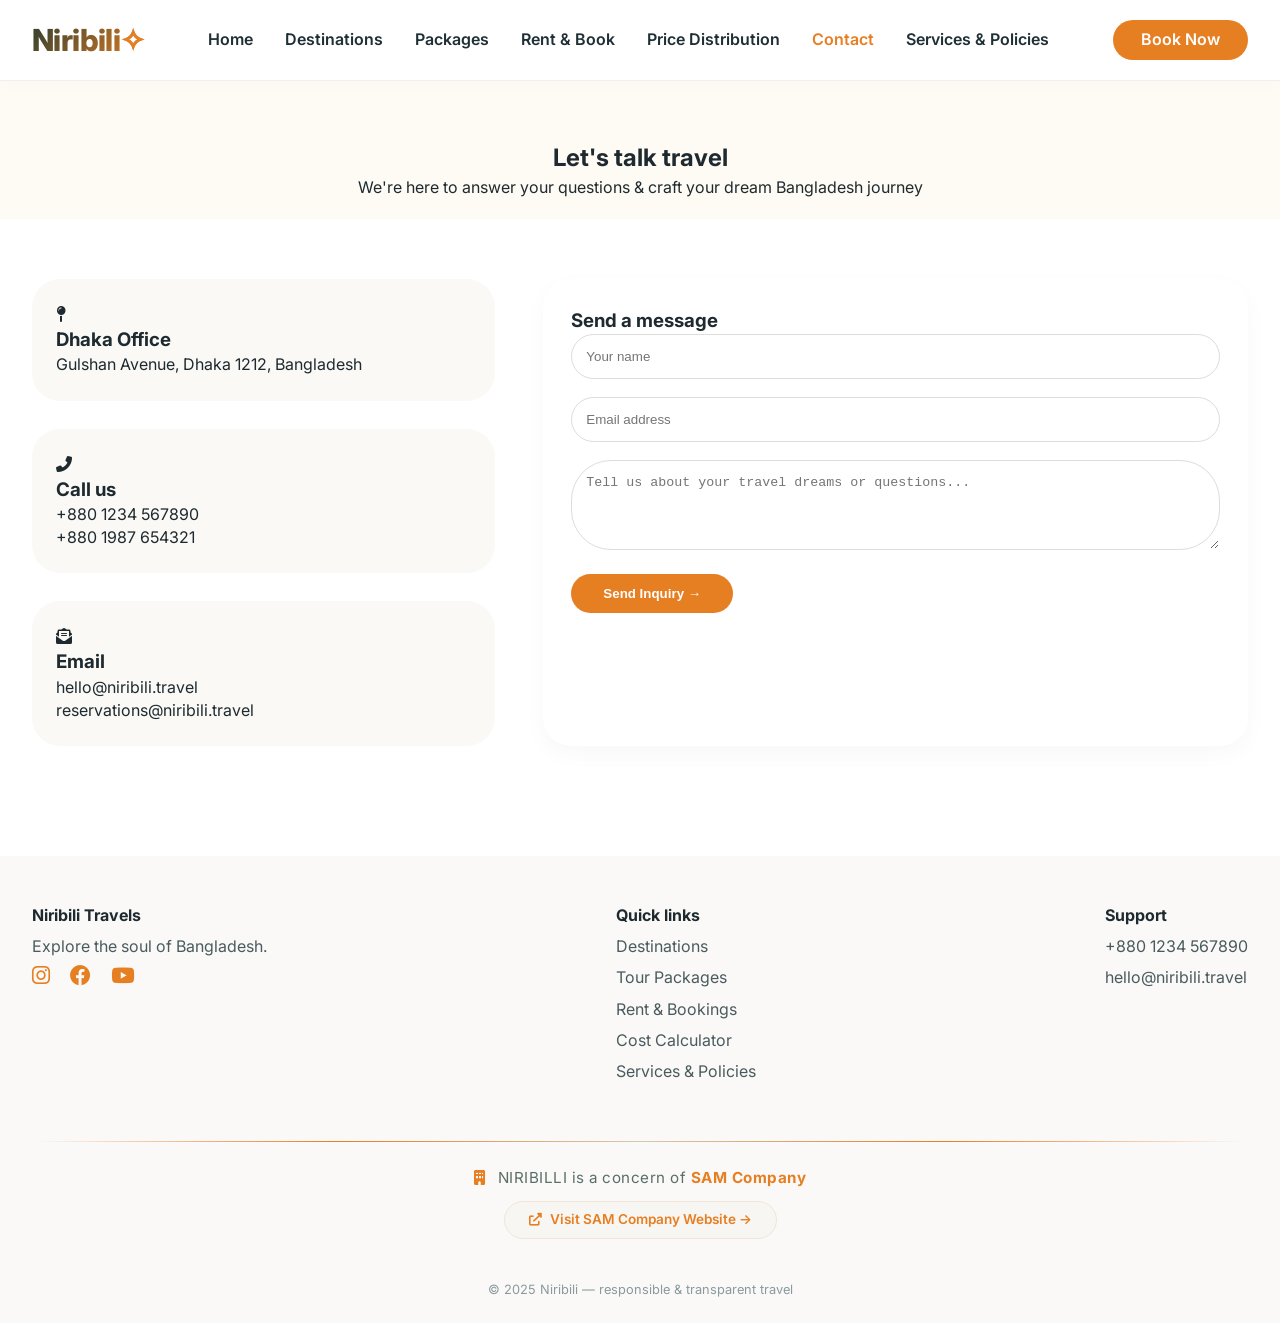
==== contact.html @ b25a1637 "grer" ====
<!-- contact.html -->
<!DOCTYPE html>
<html lang="en">
<head>
  <meta charset="UTF-8">
  <meta name="viewport" content="width=device-width, initial-scale=1.0">
  <title>Niribili | Contact Us - Bangladesh Travel Experts</title>
  <link rel="stylesheet" href="style.css">
  <link href="https://fonts.googleapis.com/css2?family=Inter:opsz,wght@300;400;500;600;700;800&display=swap" rel="stylesheet">
  <link rel="stylesheet" href="https://cdnjs.cloudflare.com/ajax/libs/font-awesome/6.0.0-beta3/css/all.min.css">
</head>
<body>
  <nav class="navbar">
    <div class="nav-container">
      <div class="logo">Niribili<span>✧</span></div>
      <ul class="nav-links">
        <li><a href="index.html">Home</a></li>
        <li><a href="destinations.html">Destinations</a></li>
        <li><a href="packages.html">Packages</a></li>
        <li><a href="rent.html">Rent & Book</a></li>
        <li><a href="cost.html">Price Distribution</a></li>
        <li><a href="contact.html" class="active">Contact</a></li>
        <li><a href="policies.html">Services & Policies</a></li>
      </ul>
      <div class="nav-actions"><a href="rent.html" class="btn-book">Book Now</a></div>
    </div>
  </nav>

  <section class="page-header">
    <h1>Let's talk travel</h1>
    <p>We're here to answer your questions & craft your dream Bangladesh journey</p>
  </section>

  <section class="contact-grid container">
    <div class="contact-details">
      <div class="contact-card"><i class="fas fa-map-pin"></i><h3>Dhaka Office</h3><p>Gulshan Avenue, Dhaka 1212, Bangladesh</p></div>
      <div class="contact-card"><i class="fas fa-phone-alt"></i><h3>Call us</h3><p>+880 1234 567890<br>+880 1987 654321</p></div>
      <div class="contact-card"><i class="fas fa-envelope-open-text"></i><h3>Email</h3><p>hello@niribili.travel<br>reservations@niribili.travel</p></div>
    </div>
    <div class="contact-form-container">
      <h3>Send a message</h3>
      <form id="contactFormSimple">
        <input type="text" id="contactName" placeholder="Your name" required>
        <input type="email" id="contactEmail" placeholder="Email address" required>
        <textarea id="contactMsg" rows="4" placeholder="Tell us about your travel dreams or questions..."></textarea>
        <button type="submit" class="btn-primary">Send Inquiry →</button>
      </form>
      <div id="contactFeedback"></div>
    </div>
  </section>

  <footer>
  <div class="footer-container">
    <div class="footer-col">
      <h4>Niribili Travels</h4>
      <p>Explore the soul of Bangladesh.</p>
      <div class="socials">
        <i class="fab fa-instagram"></i>
        <i class="fab fa-facebook"></i>
        <i class="fab fa-youtube"></i>
      </div>
    </div>
    <div class="footer-col">
      <h4>Quick links</h4>
      <a href="destinations.html">Destinations</a>
      <a href="packages.html">Tour Packages</a>
      <a href="rent.html">Rent & Bookings</a>
      <a href="cost.html">Cost Calculator</a>
      <a href="policies.html">Services & Policies</a>
    </div>
    <div class="footer-col">
      <h4>Support</h4>
      <p>+880 1234 567890</p>
      <p>hello@niribili.travel</p>
    </div>
  </div>

  <!-- COMPANY CONCERN INFORMATION -->
  <div class="company-concern">
    <div class="concern-divider"></div>
    <div class="concern-content">
      <p class="concern-text"><i class="fas fa-building"></i> NIRIBILLI is a concern of <strong>SAM Company</strong></p>
      <a href="https://www.samcompany.com" target="_blank" class="concern-link" rel="noopener noreferrer">
        <i class="fas fa-external-link-alt"></i> Visit SAM Company Website →
      </a>
    </div>
  </div>

  <div class="footer-bottom">© 2025 Niribili — responsible & transparent travel</div>
</footer>
  <script src="script.js"></script>
</body>
</html>
---- style.css ----
/* style.css - Complete styling with search result image support */
* {
  margin: 0;
  padding: 0;
  box-sizing: border-box;
}

body {
  font-family: 'Inter', sans-serif;
  background: #ffffff;
  color: #1e2a2f;
  line-height: 1.45;
}

.container {
  max-width: 1280px;
  margin: 0 auto;
  padding: 0 32px;
}

/* ===== NAVIGATION ===== */
.navbar {
  background: white;
  box-shadow: 0 2px 20px rgba(0,0,0,0.02);
  position: sticky;
  top: 0;
  z-index: 100;
  border-bottom: 1px solid #efefef;
}

.nav-container {
  max-width: 1280px;
  margin: 0 auto;
  padding: 18px 32px;
  display: flex;
  justify-content: space-between;
  align-items: center;
  flex-wrap: wrap;
  gap: 20px;
}

.logo {
  font-size: 1.9rem;
  font-weight: 800;
  letter-spacing: -0.02em;
  background: linear-gradient(130deg, #2c3e2f, #e67e22);
  -webkit-background-clip: text;
  background-clip: text;
  color: transparent;
}
.logo span {
  color: #e67e22;
  background: none;
}

.nav-links {
  display: flex;
  gap: 32px;
  list-style: none;
}
.nav-links a {
  text-decoration: none;
  font-weight: 600;
  color: #1e2f35;
  transition: 0.2s;
}
.nav-links a:hover, .nav-links a.active {
  color: #e67e22;
}
.btn-book {
  background: #e67e22;
  color: white !important;
  padding: 8px 28px;
  border-radius: 40px;
  font-weight: 600;
  transition: 0.2s;
  text-decoration: none;
  display: inline-block;
}
.btn-book:hover {
  background: #cf711f;
  transform: translateY(-2px);
}

/* Hero Section */
.hero {
  background: linear-gradient(rgba(0,0,0,0.3), rgba(0,0,0,0.2)), url('https://images.pexels.com/photos/13188873/pexels-photo-13188873.jpeg?auto=compress&cs=tinysrgb&w=1600&h=700&fit=crop');
  background-size: cover;
  background-position: center 30%;
  min-height: 85vh;
  display: flex;
  align-items: center;
  position: relative;
  color: white;
}
.hero-overlay {
  position: absolute;
  inset: 0;
  background: rgba(0,0,0,0.35);
}
.hero-content {
  position: relative;
  max-width: 650px;
  margin-left: 8%;
  z-index: 2;
}
.hero-badge {
  background: rgba(230,126,34,0.9);
  display: inline-block;
  padding: 6px 20px;
  border-radius: 40px;
  font-weight: 600;
  font-size: 0.85rem;
  margin-bottom: 20px;
}
.hero-content h1 {
  font-size: 3.6rem;
  font-weight: 800;
  line-height: 1.2;
  margin-bottom: 20px;
}
.hero-content p {
  font-size: 1.1rem;
  margin-bottom: 32px;
  opacity: 0.95;
}
.btn-primary {
  background: #e67e22;
  border: none;
  padding: 12px 32px;
  border-radius: 40px;
  font-weight: 700;
  color: white;
  cursor: pointer;
  text-decoration: none;
  display: inline-block;
  transition: 0.2s;
}
.btn-primary:hover {
  background: #c45f16;
  transform: translateY(-3px);
}
.btn-outline {
  background: transparent;
  border: 2px solid white;
  padding: 10px 30px;
  border-radius: 40px;
  font-weight: 700;
  color: white;
  text-decoration: none;
  margin-left: 16px;
  transition: 0.2s;
}
.btn-outline:hover {
  background: white;
  color: #e67e22;
}
.hero-buttons {
  display: flex;
  gap: 12px;
  flex-wrap: wrap;
}

/* Search Section */
.search-section {
  padding: 60px 32px 40px;
  text-align: center;
}
.search-section h2 {
  font-size: 1.8rem;
  margin-bottom: 30px;
  color: #1e3b2c;
}
.search-wrapper {
  position: relative;
  max-width: 600px;
  margin: 0 auto;
}
.search-icon {
  position: absolute;
  left: 20px;
  top: 50%;
  transform: translateY(-50%);
  color: #aaa;
}
.search-input {
  width: 100%;
  padding: 16px 55px 16px 50px;
  font-size: 1rem;
  border: 2px solid #e0ddd5;
  border-radius: 60px;
  font-family: inherit;
  transition: 0.2s;
  outline: none;
}
.search-input:focus {
  border-color: #e67e22;
  box-shadow: 0 0 0 3px rgba(230,126,34,0.1);
}
.search-btn {
  position: absolute;
  right: 8px;
  top: 50%;
  transform: translateY(-50%);
  background: #e67e22;
  border: none;
  width: 44px;
  height: 44px;
  border-radius: 44px;
  color: white;
  cursor: pointer;
  transition: 0.2s;
}
.search-btn:hover {
  background: #c45f16;
}
.search-results, .search-stats {
  max-width: 800px;
  margin: 20px auto 0;
  text-align: left;
}
.search-result-card {
  background: #faf9f8;
  padding: 16px 20px;
  border-radius: 28px;
  margin-bottom: 12px;
  display: flex;
  justify-content: space-between;
  align-items: center;
  flex-wrap: wrap;
  gap: 12px;
}
.search-result-left {
  display: flex;
  align-items: center;
  gap: 16px;
  flex: 2;
}
.search-result-img {
  width: 60px;
  height: 60px;
  border-radius: 16px;
  object-fit: cover;
}
.search-result-info h4 {
  color: #e67e22;
  margin-bottom: 4px;
}
.search-result-info p {
  font-size: 0.8rem;
  color: #666;
}
.order-now-small {
  background: #e67e22;
  color: white;
  padding: 8px 24px;
  border-radius: 30px;
  text-decoration: none;
  font-size: 0.85rem;
  font-weight: 600;
  transition: 0.2s;
}
.order-now-small:hover {
  background: #c45f16;
}

/* Features */
.features {
  padding: 70px 0;
  background: #faf9f8;
}
.section-title {
  font-size: 2.2rem;
  text-align: center;
  margin-bottom: 50px;
  color: #1e2f2c;
}
.features-grid {
  display: grid;
  grid-template-columns: repeat(auto-fit, minmax(230px, 1fr));
  gap: 30px;
  text-align: center;
}
.feature-card {
  background: white;
  padding: 32px 20px;
  border-radius: 28px;
  transition: 0.2s;
  box-shadow: 0 4px 14px rgba(0,0,0,0.02);
}
.feature-card i {
  font-size: 2.4rem;
  color: #e67e22;
  margin-bottom: 20px;
}
.feature-card h3 {
  margin-bottom: 8px;
}

/* spotlight */
.spotlight {
  padding: 70px 0;
}
.spotlight-grid {
  display: flex;
  flex-wrap: wrap;
  gap: 40px;
  align-items: center;
}
.spotlight-text {
  flex: 1;
}
.spotlight-img {
  flex: 1;
}
.spotlight-img img {
  width: 100%;
  border-radius: 32px;
  box-shadow: 0 20px 30px rgba(0,0,0,0.05);
}
.tag {
  background: #e67e2210;
  color: #e67e22;
  padding: 5px 14px;
  border-radius: 30px;
  font-weight: 600;
  font-size: 0.8rem;
}
.btn-outline.small {
  border-color: #e67e22;
  color: #e67e22;
  padding: 6px 22px;
  margin-top: 20px;
  display: inline-block;
}

/* destinations grid */
.destinations-grid {
  display: grid;
  grid-template-columns: repeat(auto-fit, minmax(280px, 1fr));
  gap: 30px;
  padding: 40px 32px;
}
.dest-card {
  background: white;
  border-radius: 28px;
  overflow: hidden;
  box-shadow: 0 12px 20px rgba(0,0,0,0.03);
  transition: 0.25s;
  cursor: pointer;
}
.dest-card:hover {
  transform: translateY(-5px);
  box-shadow: 0 20px 30px rgba(0,0,0,0.08);
}
.dest-card img {
  width: 100%;
  height: 230px;
  object-fit: cover;
}
.dest-info {
  padding: 22px;
}
.dest-info h3 {
  color: #1e3b2c;
}
.price-tag {
  display: inline-block;
  background: #e67e2210;
  color: #e67e22;
  font-weight: 700;
  margin: 12px 0;
  padding: 4px 12px;
  border-radius: 20px;
}
.btn-small {
  background: #e67e22;
  color: white;
  padding: 8px 20px;
  border-radius: 30px;
  text-decoration: none;
  font-size: 0.85rem;
  display: inline-block;
  margin-top: 10px;
  transition: 0.2s;
}
.btn-small:hover {
  background: #c45f16;
}

/* packages section */
.packages-section {
  display: flex;
  flex-wrap: wrap;
  gap: 32px;
  justify-content: center;
  padding: 40px 32px;
}
.package-card {
  background: white;
  border-radius: 32px;
  padding: 32px;
  width: 320px;
  box-shadow: 0 12px 28px rgba(0,0,0,0.05);
  border: 1px solid #f0e7de;
  position: relative;
}
.package-badge {
  background: #e67e22;
  color: white;
  padding: 4px 14px;
  border-radius: 30px;
  font-size: 0.7rem;
  font-weight: 700;
  display: inline-block;
  margin-bottom: 16px;
}
.package-card ul {
  margin: 20px 0;
  list-style: none;
}
.package-card li {
  margin-bottom: 12px;
  display: flex;
  align-items: center;
  gap: 10px;
}
.package-price {
  font-size: 1.8rem;
  font-weight: 800;
  color: #e67e22;
  margin: 20px 0;
}
.small-btn {
  padding: 10px 20px;
  font-size: 0.9rem;
  text-align: center;
}

/* Booking Form */
.booking-form-section {
  display: flex;
  flex-wrap: wrap;
  gap: 48px;
  padding: 50px 32px;
}
.form-wrapper {
  flex: 2;
  background: #fefcf8;
  border-radius: 32px;
  padding: 36px;
}
.input-group {
  margin-bottom: 20px;
}
.input-group label {
  display: block;
  font-weight: 600;
  margin-bottom: 8px;
}
.input-group input, .input-group select, .input-group textarea {
  width: 100%;
  padding: 14px 18px;
  border-radius: 28px;
  border: 1px solid #e2dcd2;
  font-family: inherit;
}
.form-row {
  display: flex;
  gap: 24px;
  flex-wrap: wrap;
}
.form-row .input-group {
  flex: 1;
}
.full-width {
  width: 100%;
}
.submit-btn {
  width: 100%;
  font-size: 1rem;
}
.feedback-message {
  margin-top: 20px;
  font-weight: 500;
}
.booking-info {
  flex: 1;
  display: flex;
  flex-direction: column;
  gap: 24px;
}
.info-card {
  background: #f8f6f2;
  border-radius: 28px;
  padding: 28px;
  text-align: center;
}
.info-card i {
  font-size: 2rem;
  color: #e67e22;
}

/* contact page */
.contact-grid {
  display: flex;
  flex-wrap: wrap;
  gap: 48px;
  padding: 60px 32px;
}
.contact-details {
  flex: 1;
  display: flex;
  flex-direction: column;
  gap: 28px;
}
.contact-card {
  background: #faf9f6;
  border-radius: 28px;
  padding: 24px;
}
.contact-form-container {
  flex: 1.4;
  background: white;
  border-radius: 28px;
  padding: 28px;
  box-shadow: 0 8px 22px rgba(0,0,0,0.03);
}
.contact-form-container input, .contact-form-container textarea {
  width: 100%;
  margin-bottom: 18px;
  padding: 14px;
  border-radius: 40px;
  border: 1px solid #ddd;
}
/* footer */
footer {
  background: #faf9f8;
  margin-top: 50px;
  padding: 48px 32px 24px;
}
.footer-container {
  max-width: 1280px;
  margin: auto;
  display: flex;
  flex-wrap: wrap;
  justify-content: space-between;
  gap: 40px;
}
.footer-col a, .footer-col p {
  display: block;
  color: #4a5b5e;
  text-decoration: none;
  margin: 8px 0;
}
.socials i {
  font-size: 1.3rem;
  margin-right: 16px;
  color: #e67e22;
}
.footer-bottom {
  text-align: center;
  padding-top: 32px;
  font-size: 0.8rem;
  color: #8a9a9e;
}
.page-header {
  text-align: center;
  padding: 60px 20px 20px;
  background: #fefbf5;
}
@media (max-width: 780px) {
  .nav-container { flex-direction: column; }
  .hero-content h1 { font-size: 2.2rem; }
  .hero-content { margin: 0 5%; }
  .search-result-left { flex-direction: column; align-items: flex-start; }
}
/* Company Concern Section */
.company-concern {
  margin-top: 30px;
  padding: 20px 0 10px;
}

.concern-divider {
  height: 1px;
  background: linear-gradient(90deg, transparent, #e67e22, #d4c9b0, #e67e22, transparent);
  margin-bottom: 25px;
}

.concern-content {
  text-align: center;
  display: flex;
  flex-direction: column;
  align-items: center;
  gap: 12px;
}

.concern-text {
  font-size: 0.95rem;
  color: #5a6e6b;
  letter-spacing: 0.5px;
}

.concern-text i {
  color: #e67e22;
  margin-right: 8px;
}

.concern-text strong {
  color: #e67e22;
  font-weight: 700;
}

.concern-link {
  display: inline-flex;
  align-items: center;
  gap: 8px;
  background: #f8f6f2;
  padding: 8px 24px;
  border-radius: 40px;
  text-decoration: none;
  color: #e67e22;
  font-weight: 600;
  font-size: 0.85rem;
  transition: all 0.2s ease;
  border: 1px solid #f0e5d8;
}

.concern-link i {
  font-size: 0.8rem;
}

.concern-link:hover {
  background: #e67e22;
  color: white;
  border-color: #e67e22;
  transform: translateY(-2px);
}

@media (max-width: 768px) {
  .concern-text {
    font-size: 0.8rem;
  }
  .concern-link {
    padding: 6px 18px;
    font-size: 0.75rem;
  }
}
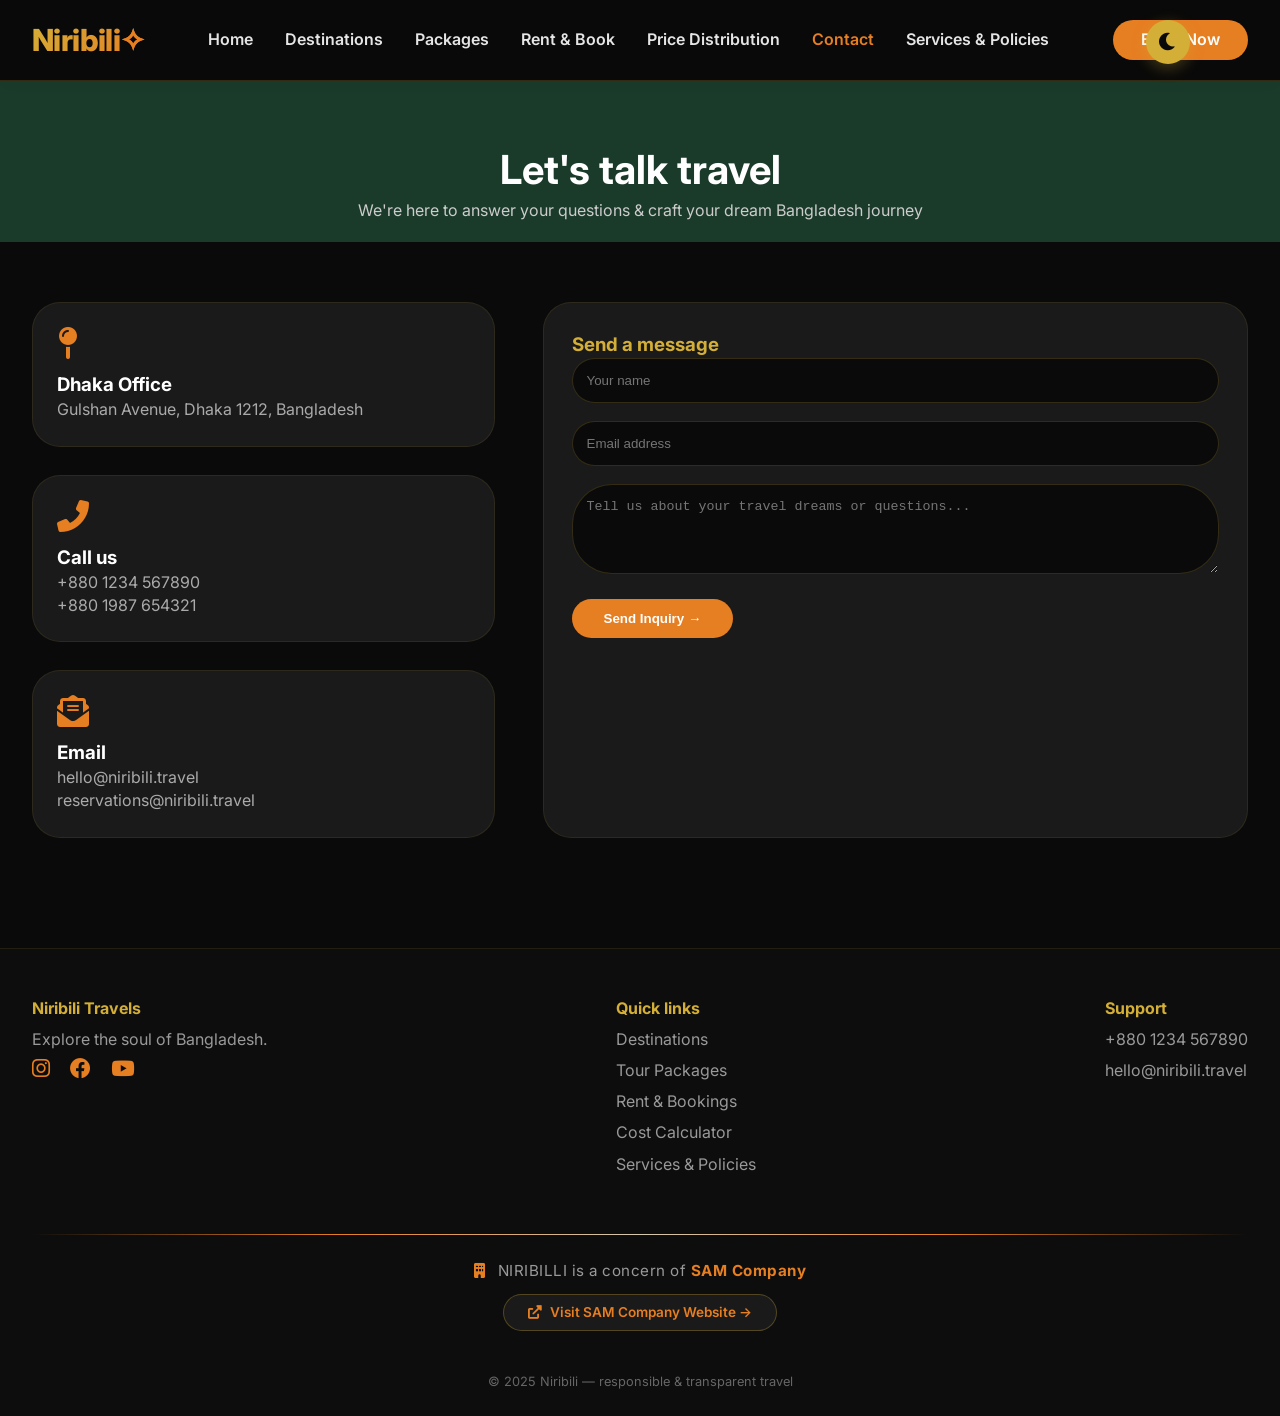
==== commit 8d5328cc: "Add theme toggle button to contact page Added a theme toggle button to the navigation." ====
--- a/contact.html
+++ b/contact.html
@@ -26,6 +26,8 @@
     </div>
   </nav>
 
+<button class="theme-toggle" id="themeToggle"><i class="fas fa-moon"></i></button>
+  
   <section class="page-header">
     <h1>Let's talk travel</h1>
     <p>We're here to answer your questions & craft your dream Bangladesh journey</p>
@@ -80,7 +82,7 @@
     <div class="concern-divider"></div>
     <div class="concern-content">
       <p class="concern-text"><i class="fas fa-building"></i> NIRIBILLI is a concern of <strong>SAM Company</strong></p>
-      <a href="https://www.samcompany.com" target="_blank" class="concern-link" rel="noopener noreferrer">
+      <a href="https://sambd.vercel.app" target="_blank" class="concern-link" rel="noopener noreferrer">
         <i class="fas fa-external-link-alt"></i> Visit SAM Company Website →
       </a>
     </div>
@@ -90,4 +92,4 @@
 </footer>
   <script src="script.js"></script>
 </body>
-</html>+</html>
--- a/style.css
+++ b/style.css
@@ -1,4 +1,4 @@
-/* style.css - Complete styling with search result image support */
+/* style.css - Complete styling */
 * {
   margin: 0;
   padding: 0;
@@ -7,8 +7,8 @@
 
 body {
   font-family: 'Inter', sans-serif;
-  background: #ffffff;
-  color: #1e2a2f;
+  background: #0a0a0a;
+  color: #e5e5e5;
   line-height: 1.45;
 }
 
@@ -20,12 +20,12 @@
 
 /* ===== NAVIGATION ===== */
 .navbar {
-  background: white;
+  background: rgba(10, 10, 10, 0.98);
   box-shadow: 0 2px 20px rgba(0,0,0,0.02);
   position: sticky;
   top: 0;
   z-index: 100;
-  border-bottom: 1px solid #efefef;
+  border-bottom: 1px solid rgba(212, 175, 55, 0.2);
 }
 
 .nav-container {
@@ -43,7 +43,7 @@
   font-size: 1.9rem;
   font-weight: 800;
   letter-spacing: -0.02em;
-  background: linear-gradient(130deg, #2c3e2f, #e67e22);
+  background: linear-gradient(130deg, #D4AF37, #e67e22);
   -webkit-background-clip: text;
   background-clip: text;
   color: transparent;
@@ -61,7 +61,7 @@
 .nav-links a {
   text-decoration: none;
   font-weight: 600;
-  color: #1e2f35;
+  color: #e5e5e5;
   transition: 0.2s;
 }
 .nav-links a:hover, .nav-links a.active {
@@ -84,7 +84,7 @@
 
 /* Hero Section */
 .hero {
-  background: linear-gradient(rgba(0,0,0,0.3), rgba(0,0,0,0.2)), url('https://images.pexels.com/photos/13188873/pexels-photo-13188873.jpeg?auto=compress&cs=tinysrgb&w=1600&h=700&fit=crop');
+  background: linear-gradient(rgba(0,0,0,0.5), rgba(0,0,0,0.4)), url('https://images.pexels.com/photos/13188873/pexels-photo-13188873.jpeg?auto=compress&cs=tinysrgb&w=1600&h=700&fit=crop');
   background-size: cover;
   background-position: center 30%;
   min-height: 85vh;
@@ -93,11 +93,13 @@
   position: relative;
   color: white;
 }
+
 .hero-overlay {
   position: absolute;
   inset: 0;
   background: rgba(0,0,0,0.35);
 }
+
 .hero-content {
   position: relative;
   max-width: 650px;
@@ -165,11 +167,12 @@
 .search-section {
   padding: 60px 32px 40px;
   text-align: center;
+  background: #0d0d0d;
 }
 .search-section h2 {
   font-size: 1.8rem;
   margin-bottom: 30px;
-  color: #1e3b2c;
+  color: #D4AF37;
 }
 .search-wrapper {
   position: relative;
@@ -187,11 +190,13 @@
   width: 100%;
   padding: 16px 55px 16px 50px;
   font-size: 1rem;
-  border: 2px solid #e0ddd5;
+  border: 2px solid rgba(212, 175, 55, 0.3);
   border-radius: 60px;
   font-family: inherit;
   transition: 0.2s;
   outline: none;
+  background: #1a1a1a;
+  color: white;
 }
 .search-input:focus {
   border-color: #e67e22;
@@ -220,7 +225,7 @@
   text-align: left;
 }
 .search-result-card {
-  background: #faf9f8;
+  background: #1a1a1a;
   padding: 16px 20px;
   border-radius: 28px;
   margin-bottom: 12px;
@@ -229,6 +234,7 @@
   align-items: center;
   flex-wrap: wrap;
   gap: 12px;
+  border: 1px solid rgba(212, 175, 55, 0.1);
 }
 .search-result-left {
   display: flex;
@@ -248,7 +254,7 @@
 }
 .search-result-info p {
   font-size: 0.8rem;
-  color: #666;
+  color: #999;
 }
 .order-now-small {
   background: #e67e22;
@@ -267,13 +273,13 @@
 /* Features */
 .features {
   padding: 70px 0;
-  background: #faf9f8;
+  background: #0d0d0d;
 }
 .section-title {
   font-size: 2.2rem;
   text-align: center;
   margin-bottom: 50px;
-  color: #1e2f2c;
+  color: #D4AF37;
 }
 .features-grid {
   display: grid;
@@ -282,11 +288,11 @@
   text-align: center;
 }
 .feature-card {
-  background: white;
+  background: #1a1a1a;
   padding: 32px 20px;
   border-radius: 28px;
   transition: 0.2s;
-  box-shadow: 0 4px 14px rgba(0,0,0,0.02);
+  border: 1px solid rgba(212, 175, 55, 0.1);
 }
 .feature-card i {
   font-size: 2.4rem;
@@ -295,11 +301,16 @@
 }
 .feature-card h3 {
   margin-bottom: 8px;
+  color: white;
+}
+.feature-card p {
+  color: #aaa;
 }
 
 /* spotlight */
 .spotlight {
   padding: 70px 0;
+  background: #0a0a0a;
 }
 .spotlight-grid {
   display: flex;
@@ -309,6 +320,12 @@
 }
 .spotlight-text {
   flex: 1;
+}
+.spotlight-text h2 {
+  color: white;
+}
+.spotlight-text p {
+  color: #aaa;
 }
 .spotlight-img {
   flex: 1;
@@ -319,7 +336,7 @@
   box-shadow: 0 20px 30px rgba(0,0,0,0.05);
 }
 .tag {
-  background: #e67e2210;
+  background: rgba(230,126,34,0.15);
   color: #e67e22;
   padding: 5px 14px;
   border-radius: 30px;
@@ -340,18 +357,21 @@
   grid-template-columns: repeat(auto-fit, minmax(280px, 1fr));
   gap: 30px;
   padding: 40px 32px;
+  background: #0a0a0a;
 }
 .dest-card {
-  background: white;
+  background: #1a1a1a;
   border-radius: 28px;
   overflow: hidden;
   box-shadow: 0 12px 20px rgba(0,0,0,0.03);
   transition: 0.25s;
   cursor: pointer;
+  border: 1px solid rgba(212, 175, 55, 0.1);
 }
 .dest-card:hover {
   transform: translateY(-5px);
   box-shadow: 0 20px 30px rgba(0,0,0,0.08);
+  border-color: #e67e22;
 }
 .dest-card img {
   width: 100%;
@@ -362,11 +382,14 @@
   padding: 22px;
 }
 .dest-info h3 {
-  color: #1e3b2c;
+  color: #D4AF37;
+}
+.dest-info p {
+  color: #aaa;
 }
 .price-tag {
   display: inline-block;
-  background: #e67e2210;
+  background: rgba(230,126,34,0.15);
   color: #e67e22;
   font-weight: 700;
   margin: 12px 0;
@@ -395,14 +418,15 @@
   gap: 32px;
   justify-content: center;
   padding: 40px 32px;
+  background: #0a0a0a;
 }
 .package-card {
-  background: white;
+  background: #1a1a1a;
   border-radius: 32px;
   padding: 32px;
   width: 320px;
   box-shadow: 0 12px 28px rgba(0,0,0,0.05);
-  border: 1px solid #f0e7de;
+  border: 1px solid rgba(212, 175, 55, 0.15);
   position: relative;
 }
 .package-badge {
@@ -424,12 +448,19 @@
   display: flex;
   align-items: center;
   gap: 10px;
+  color: #aaa;
+}
+.package-card li i {
+  color: #e67e22;
 }
 .package-price {
   font-size: 1.8rem;
   font-weight: 800;
   color: #e67e22;
   margin: 20px 0;
+}
+.package-card h3 {
+  color: white;
 }
 .small-btn {
   padding: 10px 20px;
@@ -443,12 +474,17 @@
   flex-wrap: wrap;
   gap: 48px;
   padding: 50px 32px;
+  background: #0a0a0a;
 }
 .form-wrapper {
   flex: 2;
-  background: #fefcf8;
+  background: #1a1a1a;
   border-radius: 32px;
   padding: 36px;
+  border: 1px solid rgba(212, 175, 55, 0.1);
+}
+.form-wrapper h2 {
+  color: #D4AF37;
 }
 .input-group {
   margin-bottom: 20px;
@@ -457,12 +493,15 @@
   display: block;
   font-weight: 600;
   margin-bottom: 8px;
+  color: #ccc;
 }
 .input-group input, .input-group select, .input-group textarea {
   width: 100%;
   padding: 14px 18px;
   border-radius: 28px;
-  border: 1px solid #e2dcd2;
+  border: 1px solid rgba(212, 175, 55, 0.2);
+  background: #0a0a0a;
+  color: white;
   font-family: inherit;
 }
 .form-row {
@@ -491,7 +530,8 @@
   gap: 24px;
 }
 .info-card {
-  background: #f8f6f2;
+  background: #1a1a1a;
+  border: 1px solid rgba(212, 175, 55, 0.1);
   border-radius: 28px;
   padding: 28px;
   text-align: center;
@@ -500,6 +540,12 @@
   font-size: 2rem;
   color: #e67e22;
 }
+.info-card h4 {
+  color: white;
+}
+.info-card p {
+  color: #aaa;
+}
 
 /* contact page */
 .contact-grid {
@@ -507,6 +553,7 @@
   flex-wrap: wrap;
   gap: 48px;
   padding: 60px 32px;
+  background: #0a0a0a;
 }
 .contact-details {
   flex: 1;
@@ -515,29 +562,48 @@
   gap: 28px;
 }
 .contact-card {
-  background: #faf9f6;
+  background: #1a1a1a;
+  border: 1px solid rgba(212, 175, 55, 0.1);
   border-radius: 28px;
   padding: 24px;
 }
+.contact-card i {
+  color: #e67e22;
+  font-size: 2rem;
+  margin-bottom: 12px;
+}
+.contact-card h3 {
+  color: white;
+}
+.contact-card p {
+  color: #aaa;
+}
 .contact-form-container {
   flex: 1.4;
-  background: white;
+  background: #1a1a1a;
+  border: 1px solid rgba(212, 175, 55, 0.1);
   border-radius: 28px;
   padding: 28px;
-  box-shadow: 0 8px 22px rgba(0,0,0,0.03);
+}
+.contact-form-container h3 {
+  color: #D4AF37;
 }
 .contact-form-container input, .contact-form-container textarea {
   width: 100%;
   margin-bottom: 18px;
   padding: 14px;
   border-radius: 40px;
-  border: 1px solid #ddd;
-}
+  border: 1px solid rgba(212, 175, 55, 0.2);
+  background: #0a0a0a;
+  color: white;
+}
+
 /* footer */
 footer {
-  background: #faf9f8;
+  background: #0d0d0d;
   margin-top: 50px;
   padding: 48px 32px 24px;
+  border-top: 1px solid rgba(212, 175, 55, 0.1);
 }
 .footer-container {
   max-width: 1280px;
@@ -547,9 +613,12 @@
   justify-content: space-between;
   gap: 40px;
 }
+.footer-col h4 {
+  color: #D4AF37;
+}
 .footer-col a, .footer-col p {
   display: block;
-  color: #4a5b5e;
+  color: #999;
   text-decoration: none;
   margin: 8px 0;
 }
@@ -562,87 +631,730 @@
   text-align: center;
   padding-top: 32px;
   font-size: 0.8rem;
-  color: #8a9a9e;
+  color: #666;
 }
 .page-header {
   text-align: center;
   padding: 60px 20px 20px;
-  background: #fefbf5;
-}
+  background: #1a3a2a;
+}
+.page-header h1 {
+  color: white;
+  font-size: 2.5rem;
+}
+.page-header p {
+  color: #ccc;
+}
+
+/* Company Concern */
+.company-concern {
+  margin-top: 30px;
+  padding: 20px 0 10px;
+}
+.concern-divider {
+  height: 1px;
+  background: linear-gradient(90deg, transparent, #e67e22, #d4c9b0, #e67e22, transparent);
+  margin-bottom: 25px;
+}
+.concern-content {
+  text-align: center;
+  display: flex;
+  flex-direction: column;
+  align-items: center;
+  gap: 12px;
+}
+.concern-text {
+  font-size: 0.95rem;
+  color: #999;
+  letter-spacing: 0.5px;
+}
+.concern-text i {
+  color: #e67e22;
+  margin-right: 8px;
+}
+.concern-text strong {
+  color: #e67e22;
+  font-weight: 700;
+}
+.concern-link {
+  display: inline-flex;
+  align-items: center;
+  gap: 8px;
+  background: #1a1a1a;
+  padding: 8px 24px;
+  border-radius: 40px;
+  text-decoration: none;
+  color: #e67e22;
+  font-weight: 600;
+  font-size: 0.85rem;
+  transition: all 0.2s ease;
+  border: 1px solid rgba(212, 175, 55, 0.3);
+}
+.concern-link:hover {
+  background: #e67e22;
+  color: white;
+  border-color: #e67e22;
+  transform: translateY(-2px);
+}
+
+/* ===== 50X BETTER FEATURES ===== */
+.calc-section, .weather-section, .itinerary-section, .packing-section, .emergency-section, .currency-section, .blog-section {
+  padding: 60px 0;
+  background: #0d0d0d;
+}
+
+.calc-grid {
+  display: grid;
+  grid-template-columns: 1fr 1fr;
+  gap: 40px;
+  background: #1a1a1a;
+  padding: 30px;
+  border-radius: 24px;
+  border: 1px solid rgba(212, 175, 55, 0.1);
+  max-width: 900px;
+  margin: 0 auto;
+}
+.calc-inputs h3, .calc-results h3 {
+  color: #D4AF37;
+  margin-bottom: 20px;
+}
+.calc-row {
+  margin-bottom: 15px;
+}
+.calc-row label {
+  color: #aaa;
+  display: block;
+  margin-bottom: 5px;
+  font-size: 13px;
+}
+.calc-row input, .calc-row select {
+  width: 100%;
+  padding: 12px 16px;
+  background: #0a0a0a;
+  border: 1px solid rgba(212, 175, 55, 0.2);
+  border-radius: 30px;
+  color: white;
+  font-family: inherit;
+}
+.calc-results {
+  background: #0a0a0a;
+  padding: 20px;
+  border-radius: 16px;
+  border-left: 4px solid #D4AF37;
+}
+.result-item {
+  display: flex;
+  justify-content: space-between;
+  padding: 10px 0;
+  border-bottom: 1px solid #2a2a2a;
+  color: #ccc;
+}
+.result-item .result-value {
+  color: #D4AF37;
+  font-weight: 700;
+  font-size: 1.2rem;
+}
+.result-note {
+  margin-top: 15px;
+  color: #666;
+  font-size: 12px;
+}
+
+.weather-grid {
+  display: grid;
+  grid-template-columns: repeat(auto-fit, minmax(200px, 1fr));
+  gap: 20px;
+  max-width: 800px;
+  margin: 0 auto;
+}
+.weather-card {
+  background: #1a1a1a;
+  border: 1px solid rgba(212, 175, 55, 0.1);
+  border-radius: 16px;
+  padding: 20px;
+  text-align: center;
+}
+.weather-card h4 {
+  color: white;
+  margin-bottom: 8px;
+}
+.weather-temp {
+  font-size: 2rem;
+  font-weight: 800;
+  color: #D4AF37;
+}
+.weather-desc {
+  color: #aaa;
+  font-size: 14px;
+}
+.weather-icon {
+  font-size: 2.5rem;
+  margin-top: 10px;
+}
+
+.itinerary-wrapper {
+  max-width: 700px;
+  margin: 0 auto;
+  background: #1a1a1a;
+  padding: 30px;
+  border-radius: 24px;
+  border: 1px solid rgba(212, 175, 55, 0.1);
+}
+.itinerary-inputs {
+  display: flex;
+  gap: 12px;
+  flex-wrap: wrap;
+  margin-bottom: 20px;
+}
+.itinerary-inputs input {
+  flex: 1;
+  padding: 12px 16px;
+  background: #0a0a0a;
+  border: 1px solid rgba(212, 175, 55, 0.2);
+  border-radius: 30px;
+  color: white;
+  min-width: 150px;
+}
+.itinerary-list {
+  min-height: 100px;
+  padding: 15px;
+  background: #0a0a0a;
+  border-radius: 12px;
+  margin-bottom: 15px;
+  color: #ccc;
+}
+.itinerary-item {
+  display: flex;
+  justify-content: space-between;
+  padding: 8px 0;
+  border-bottom: 1px solid #2a2a2a;
+  color: #ccc;
+}
+.itinerary-item .itr-remove {
+  color: #ff4757;
+  cursor: pointer;
+}
+
+.packing-grid {
+  display: grid;
+  grid-template-columns: repeat(auto-fit, minmax(220px, 1fr));
+  gap: 30px;
+  max-width: 800px;
+  margin: 0 auto;
+}
+.packing-category {
+  background: #1a1a1a;
+  padding: 20px;
+  border-radius: 16px;
+  border: 1px solid rgba(212, 175, 55, 0.1);
+}
+.packing-category h4 {
+  color: #D4AF37;
+  margin-bottom: 12px;
+}
+.packing-category label {
+  display: block;
+  color: #ccc;
+  padding: 4px 0;
+  cursor: pointer;
+}
+.packing-category label input[type="checkbox"] {
+  accent-color: #D4AF37;
+  margin-right: 8px;
+}
+
+.emergency-grid {
+  display: grid;
+  grid-template-columns: repeat(auto-fit, minmax(180px, 1fr));
+  gap: 20px;
+  max-width: 800px;
+  margin: 0 auto;
+}
+.emergency-card {
+  background: #1a1a1a;
+  border: 1px solid rgba(212, 175, 55, 0.1);
+  border-radius: 16px;
+  padding: 20px;
+  text-align: center;
+}
+.emergency-card i {
+  font-size: 2rem;
+  color: #ff4757;
+  margin-bottom: 10px;
+}
+.emergency-card h4 {
+  color: white;
+  font-size: 14px;
+}
+.emergency-card p {
+  color: #D4AF37;
+  font-size: 1.2rem;
+  font-weight: 700;
+}
+
+.currency-wrapper {
+  max-width: 600px;
+  margin: 0 auto;
+  background: #1a1a1a;
+  padding: 30px;
+  border-radius: 24px;
+  border: 1px solid rgba(212, 175, 55, 0.1);
+}
+.currency-row {
+  display: flex;
+  gap: 12px;
+  flex-wrap: wrap;
+  align-items: center;
+}
+.currency-row input {
+  width: 120px;
+  padding: 12px;
+  background: #0a0a0a;
+  border: 1px solid rgba(212, 175, 55, 0.2);
+  border-radius: 30px;
+  color: white;
+}
+.currency-row select {
+  padding: 12px;
+  background: #0a0a0a;
+  border: 1px solid rgba(212, 175, 55, 0.2);
+  border-radius: 30px;
+  color: white;
+}
+.currency-row button {
+  padding: 12px 24px;
+  background: #D4AF37;
+  border: none;
+  border-radius: 30px;
+  font-weight: 700;
+  color: #0a0a0a;
+  cursor: pointer;
+}
+.currency-result {
+  text-align: center;
+  font-size: 2rem;
+  font-weight: 800;
+  color: #D4AF37;
+  padding: 20px 0;
+}
+
+.blog-grid {
+  display: grid;
+  grid-template-columns: repeat(auto-fit, minmax(280px, 1fr));
+  gap: 25px;
+  max-width: 1000px;
+  margin: 0 auto;
+}
+.blog-card {
+  background: #1a1a1a;
+  border-radius: 16px;
+  overflow: hidden;
+  border: 1px solid rgba(212, 175, 55, 0.1);
+}
+.blog-card img {
+  width: 100%;
+  height: 180px;
+  object-fit: cover;
+}
+.blog-card .blog-content {
+  padding: 18px;
+}
+.blog-card .blog-content .blog-date {
+  color: #666;
+  font-size: 11px;
+}
+.blog-card .blog-content h4 {
+  color: white;
+  margin: 8px 0 10px;
+  font-size: 16px;
+}
+.blog-card .blog-content p {
+  color: #aaa;
+  font-size: 13px;
+  line-height: 1.5;
+}
+.blog-card .blog-content .read-more {
+  color: #D4AF37;
+  text-decoration: none;
+  font-weight: 600;
+  font-size: 13px;
+}
+
+/* Floating Elements */
+.theme-toggle {
+  position: fixed;
+  top: 20px;
+  right: 90px;
+  z-index: 9999;
+  background: #D4AF37;
+  border: none;
+  border-radius: 50%;
+  width: 44px;
+  height: 44px;
+  cursor: pointer;
+  font-size: 20px;
+  color: #0a0a0a;
+  transition: 0.3s;
+  box-shadow: 0 4px 15px rgba(212, 175, 55, 0.3);
+}
+#backToTop {
+  position: fixed;
+  bottom: 100px;
+  right: 30px;
+  width: 50px;
+  height: 50px;
+  background: #D4AF37;
+  border: none;
+  border-radius: 50%;
+  color: #0a0a0a;
+  font-size: 22px;
+  cursor: pointer;
+  z-index: 9999;
+  opacity: 0;
+  transform: scale(0);
+  transition: 0.3s;
+  box-shadow: 0 4px 15px rgba(212, 175, 55, 0.4);
+}
+#backToTop.show {
+  opacity: 1;
+  transform: scale(1);
+}
+.toast-container {
+  position: fixed;
+  top: 90px;
+  right: 20px;
+  z-index: 99999;
+  display: flex;
+  flex-direction: column;
+  gap: 10px;
+}
+.toast {
+  padding: 14px 24px;
+  border-radius: 12px;
+  color: #0a0a0a;
+  font-weight: 600;
+  font-size: 14px;
+  box-shadow: 0 4px 20px rgba(0,0,0,0.2);
+  animation: slideInRight 0.4s ease;
+  max-width: 350px;
+  background: #D4AF37;
+  border-left: 4px solid #b8942e;
+}
+.toast.success { background: #2e7d32; color: white; border-left-color: #4caf50; }
+.toast.error { background: #c62828; color: white; border-left-color: #ef5350; }
+@keyframes slideInRight {
+  from { transform: translateX(100%); opacity: 0; }
+  to { transform: translateX(0); opacity: 1; }
+}
+#scrollProgress {
+  position: fixed;
+  top: 0;
+  left: 0;
+  width: 0%;
+  height: 4px;
+  background: linear-gradient(90deg, #D4AF37, #F5E6A3, #D4AF37);
+  z-index: 10000;
+  transition: width 0.1s;
+}
+
+/* Lead Popup */
+.lead-popup {
+  position: fixed;
+  top: 0;
+  left: 0;
+  width: 100%;
+  height: 100%;
+  background: rgba(0,0,0,0.7);
+  backdrop-filter: blur(8px);
+  z-index: 999999;
+  display: none;
+  justify-content: center;
+  align-items: center;
+}
+.lead-popup.show {
+  display: flex;
+}
+.lead-popup-content {
+  background: #1a1a1a;
+  border: 2px solid #D4AF37;
+  border-radius: 24px;
+  padding: 50px 40px;
+  max-width: 450px;
+  width: 90%;
+  text-align: center;
+  position: relative;
+  animation: popIn 0.5s ease;
+}
+@keyframes popIn {
+  from { transform: scale(0.8); opacity: 0; }
+  to { transform: scale(1); opacity: 1; }
+}
+.lead-popup-content .lead-icon { font-size: 48px; margin-bottom: 15px; }
+.lead-popup-content h2 { color: #D4AF37; font-family: 'Cormorant Garamond', serif; font-size: 1.8rem; margin-bottom: 10px; }
+.lead-popup-content p { color: #ccc; font-size: 0.95rem; margin-bottom: 20px; }
+.lead-popup-content input {
+  width: 100%;
+  padding: 14px 18px;
+  margin-bottom: 12px;
+  border-radius: 40px;
+  border: 1px solid rgba(212, 175, 55, 0.3);
+  background: #0a0a0a;
+  color: white;
+  font-family: inherit;
+}
+.lead-popup-content .btn-primary {
+  width: 100%;
+  background: #D4AF37;
+  border: none;
+  padding: 14px;
+  border-radius: 40px;
+  font-weight: 700;
+  color: #0a0a0a;
+  cursor: pointer;
+  transition: 0.3s;
+}
+.lead-popup-content .btn-primary:hover { background: #c4a02e; transform: scale(1.02); }
+.lead-close {
+  position: absolute;
+  top: 15px;
+  right: 20px;
+  font-size: 28px;
+  color: #888;
+  background: none;
+  border: none;
+  cursor: pointer;
+}
+
+/* WhatsApp Float */
+.whatsapp-float {
+  position: fixed;
+  bottom: 30px;
+  left: 30px;
+  background: #25d366;
+  color: white;
+  padding: 14px 20px;
+  border-radius: 50px;
+  display: flex;
+  align-items: center;
+  gap: 10px;
+  z-index: 9999;
+  text-decoration: none;
+  font-weight: 600;
+  box-shadow: 0 4px 20px rgba(37,211,102,0.4);
+  transition: 0.3s;
+  font-size: 14px;
+}
+.whatsapp-float:hover {
+  transform: scale(1.05);
+  box-shadow: 0 6px 30px rgba(37,211,102,0.5);
+}
+@media (max-width: 500px) {
+  .whatsapp-float .whatsapp-text { display: none; }
+  .whatsapp-float { padding: 12px 16px; border-radius: 50%; }
+}
+
+/* Light Mode */
+body.light-mode {
+  background: #f5f5f5;
+  color: #1a1a1a;
+}
+body.light-mode .navbar {
+  background: rgba(255,255,255,0.98);
+  border-bottom: 1px solid #e0dcd2;
+}
+body.light-mode .nav-links a {
+  color: #1a1a1a;
+}
+body.light-mode .page-header {
+  background: #e8e3d8;
+}
+body.light-mode .page-header h1 {
+  color: #1a1a1a;
+}
+body.light-mode .feature-card,
+body.light-mode .dest-card,
+body.light-mode .package-card,
+body.light-mode .service-card,
+body.light-mode .policy-card,
+body.light-mode .contact-card,
+body.light-mode .contact-form-container,
+body.light-mode .form-wrapper,
+body.light-mode .calc-grid,
+body.light-mode .itinerary-wrapper,
+body.light-mode .currency-wrapper,
+body.light-mode .weather-card,
+body.light-mode .packing-category,
+body.light-mode .emergency-card,
+body.light-mode .blog-card {
+  background: #ffffff;
+}
+body.light-mode .feature-card p,
+body.light-mode .dest-info p,
+body.light-mode .contact-card p,
+body.light-mode .blog-card .blog-content p,
+body.light-mode .packing-category label,
+body.light-mode .itinerary-item {
+  color: #555;
+}
+body.light-mode .feature-card h3,
+body.light-mode .dest-info h3,
+body.light-mode .contact-card h3,
+body.light-mode .blog-card .blog-content h4,
+body.light-mode .packing-category h4,
+body.light-mode .emergency-card h4,
+body.light-mode .package-card h3 {
+  color: #1a1a1a;
+}
+body.light-mode .calc-row input,
+body.light-mode .calc-row select,
+body.light-mode .itinerary-inputs input,
+body.light-mode .currency-row input,
+body.light-mode .currency-row select {
+  background: #f5f5f5;
+  color: #1a1a1a;
+}
+body.light-mode .calc-results {
+  background: #f5f5f5;
+}
+body.light-mode .lead-popup-content {
+  background: #ffffff;
+}
+body.light-mode .lead-popup-content h2 {
+  color: #1a1a1a;
+}
+body.light-mode .lead-popup-content p {
+  color: #555;
+}
+body.light-mode .lead-popup-content input {
+  background: #f5f5f5;
+  color: #1a1a1a;
+}
+body.light-mode .section-title {
+  color: #1a1a1a;
+}
+body.light-mode .footer-col p,
+body.light-mode .footer-col a {
+  color: #555;
+}
+body.light-mode .search-section {
+  background: #f5f5f5;
+}
+body.light-mode .search-input {
+  background: #ffffff;
+  color: #1a1a1a;
+}
+body.light-mode .search-result-card {
+  background: #ffffff;
+}
+
 @media (max-width: 780px) {
   .nav-container { flex-direction: column; }
   .hero-content h1 { font-size: 2.2rem; }
   .hero-content { margin: 0 5%; }
   .search-result-left { flex-direction: column; align-items: flex-start; }
-}
-/* Company Concern Section */
-.company-concern {
-  margin-top: 30px;
-  padding: 20px 0 10px;
-}
-
-.concern-divider {
-  height: 1px;
-  background: linear-gradient(90deg, transparent, #e67e22, #d4c9b0, #e67e22, transparent);
-  margin-bottom: 25px;
-}
-
-.concern-content {
-  text-align: center;
-  display: flex;
-  flex-direction: column;
-  align-items: center;
-  gap: 12px;
-}
-
-.concern-text {
-  font-size: 0.95rem;
-  color: #5a6e6b;
-  letter-spacing: 0.5px;
-}
-
-.concern-text i {
-  color: #e67e22;
-  margin-right: 8px;
-}
-
-.concern-text strong {
-  color: #e67e22;
-  font-weight: 700;
-}
-
-.concern-link {
-  display: inline-flex;
-  align-items: center;
-  gap: 8px;
-  background: #f8f6f2;
-  padding: 8px 24px;
-  border-radius: 40px;
-  text-decoration: none;
-  color: #e67e22;
-  font-weight: 600;
-  font-size: 0.85rem;
-  transition: all 0.2s ease;
-  border: 1px solid #f0e5d8;
-}
-
-.concern-link i {
-  font-size: 0.8rem;
-}
-
-.concern-link:hover {
-  background: #e67e22;
-  color: white;
-  border-color: #e67e22;
-  transform: translateY(-2px);
-}
-
-@media (max-width: 768px) {
-  .concern-text {
-    font-size: 0.8rem;
-  }
-  .concern-link {
-    padding: 6px 18px;
-    font-size: 0.75rem;
-  }
-}+  .calc-grid { grid-template-columns: 1fr; }
+  .currency-row { flex-direction: column; }
+}
+
+
+
+/* Fix white text visibility */
+.cost-table td,
+.cost-table th,
+.cost-table tr,
+.cost-table .price-highlight,
+.cost-table .profit-positive {
+    color: #1a1a1a !important;
+}
+
+.cost-table .price-highlight {
+    color: #e67e22 !important;
+}
+
+
+
+/* ===== FIX: Cost Table Text Visibility ===== */
+.cost-table-wrapper {
+    background: #ffffff;
+    border-radius: 28px;
+    overflow: hidden;
+}
+
+.cost-table {
+    background: #ffffff;
+    color: #1a1a1a !important;
+}
+
+.cost-table td,
+.cost-table th {
+    color: #1a1a1a !important;
+}
+
+.cost-table .price-highlight {
+    color: #e67e22 !important;
+}
+
+.cost-table .profit-positive {
+    color: #2e7d32 !important;
+}
+
+.cost-table td strong {
+    color: #1a1a1a !important;
+}
+
+/* Fix filter bar text */
+.filter-bar {
+    background: #f5f5f5 !important;
+    color: #1a1a1a !important;
+}
+
+.filter-bar input,
+.filter-bar select {
+    color: #1a1a1a !important;
+    background: #ffffff !important;
+}
+
+.filter-bar input::placeholder {
+    color: #999 !important;
+}
+
+/* Fix summary cards */
+.summary-card {
+    background: #ffffff !important;
+    color: #1a1a1a !important;
+}
+
+.summary-card .number {
+    color: #1a1a1a !important;
+}
+
+.summary-card p {
+    color: #555 !important;
+}
+
+.summary-card small {
+    color: #888 !important;
+}
+
+/* Fix note box */
+.note-box {
+    background: #fff8e7 !important;
+    color: #1a1a1a !important;
+}
+
+.note-box strong {
+    color: #1a1a1a !important;
+}
+
+/* Fix cost header */
+.cost-header {
+    color: white !important;
+}
+
+.cost-header h1,
+.cost-header p {
+    color: white !important;
+}
+.cost-table .profit-positive {
+    color: #2e7d32 !important;
+}
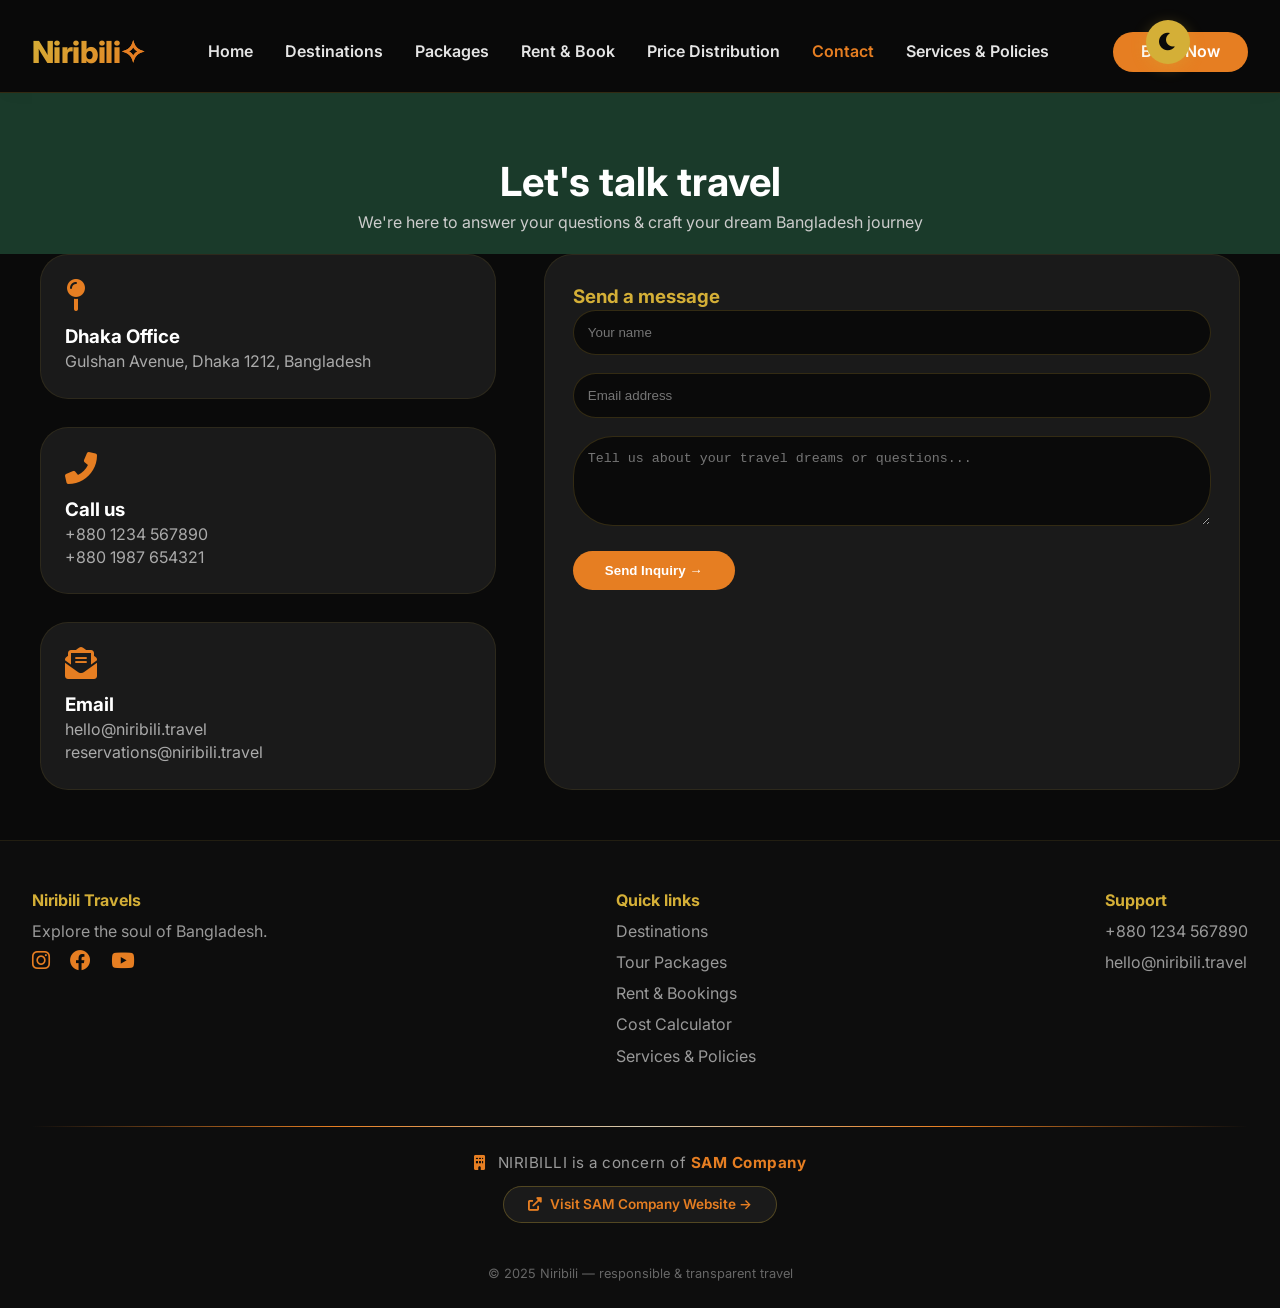
==== commit e839dc5b: "Add viewport meta tag for responsive design" ====
--- a/contact.html
+++ b/contact.html
@@ -8,6 +8,7 @@
   <link rel="stylesheet" href="style.css">
   <link href="https://fonts.googleapis.com/css2?family=Inter:opsz,wght@300;400;500;600;700;800&display=swap" rel="stylesheet">
   <link rel="stylesheet" href="https://cdnjs.cloudflare.com/ajax/libs/font-awesome/6.0.0-beta3/css/all.min.css">
+  <meta name="viewport" content="width=device-width, initial-scale=1.0, maximum-scale=5.0, user-scalable=yes">
 </head>
 <body>
   <nav class="navbar">
@@ -25,7 +26,7 @@
       <div class="nav-actions"><a href="rent.html" class="btn-book">Book Now</a></div>
     </div>
   </nav>
-
+<div class="toast-container" id="toastContainer"></div>
 <button class="theme-toggle" id="themeToggle"><i class="fas fa-moon"></i></button>
   
   <section class="page-header">
--- a/style.css
+++ b/style.css
@@ -1358,3 +1358,557 @@
 .cost-table .profit-positive {
     color: #2e7d32 !important;
 }
+
+/* ============================================
+   MOBILE RESPONSIVENESS – ALL DEVICES
+   ============================================ */
+
+/* Mobile First Approach */
+* {
+    -webkit-tap-highlight-color: transparent;
+}
+
+/* ===== EXTRA SMALL DEVICES (iPhone Mini, SE, small Android) ===== */
+@media (max-width: 380px) {
+    /* Navigation */
+    .nav-container {
+        padding: 12px 16px !important;
+        gap: 10px !important;
+    }
+    .logo {
+        font-size: 1.3rem !important;
+    }
+    .logo img.site-logo {
+        max-height: 30px !important;
+    }
+    .nav-links {
+        gap: 12px !important;
+        flex-wrap: wrap !important;
+        justify-content: center !important;
+    }
+    .nav-links a {
+        font-size: 0.7rem !important;
+    }
+    .btn-book {
+        padding: 6px 16px !important;
+        font-size: 0.7rem !important;
+    }
+    .btn-luxury {
+        padding: 6px 14px !important;
+        font-size: 0.7rem !important;
+    }
+
+    /* Hero */
+    .hero-content h1 {
+        font-size: 1.8rem !important;
+    }
+    .hero-content p {
+        font-size: 0.85rem !important;
+    }
+    .hero-content {
+        margin-left: 5% !important;
+        padding-right: 5% !important;
+    }
+    .hero-badge {
+        font-size: 0.65rem !important;
+        padding: 4px 12px !important;
+    }
+    .btn-primary {
+        padding: 8px 18px !important;
+        font-size: 0.75rem !important;
+    }
+    .btn-outline {
+        padding: 8px 18px !important;
+        font-size: 0.75rem !important;
+        margin-left: 8px !important;
+    }
+
+    /* Cards */
+    .property-grid,
+    .destinations-grid,
+    .blog-grid {
+        grid-template-columns: 1fr !important;
+        gap: 16px !important;
+    }
+    .property-card .property-img,
+    .dest-card img,
+    .blog-card img {
+        height: 160px !important;
+    }
+
+    /* Sections */
+    .container {
+        padding: 0 16px !important;
+    }
+    .section-title {
+        font-size: 1.5rem !important;
+    }
+    .features-grid,
+    .services-grid,
+    .packing-grid {
+        grid-template-columns: 1fr !important;
+        gap: 16px !important;
+    }
+
+    /* Footer */
+    .footer-container {
+        flex-direction: column !important;
+        gap: 20px !important;
+        padding: 0 16px !important;
+    }
+    .footer-col {
+        width: 100% !important;
+    }
+
+    /* Forms */
+    .form-row {
+        flex-direction: column !important;
+    }
+    .contact-form-container {
+        padding: 16px !important;
+    }
+    .contact-form-container input,
+    .contact-form-container textarea {
+        padding: 10px !important;
+        font-size: 14px !important;
+    }
+
+    /* AI Chat */
+    .ai-chat-widget {
+        width: 280px !important;
+        height: 400px !important;
+        right: 10px !important;
+        bottom: 70px !important;
+    }
+    .ai-chat-messages {
+        padding: 12px !important;
+        min-height: 200px !important;
+    }
+    .ai-message {
+        font-size: 12px !important;
+        padding: 8px 12px !important;
+    }
+    .ai-chat-input input {
+        font-size: 13px !important;
+        padding: 10px 14px !important;
+    }
+    .ai-chat-input button {
+        padding: 10px 16px !important;
+        font-size: 12px !important;
+    }
+
+    /* Floating Elements */
+    .whatsapp-float {
+        padding: 8px 12px !important;
+        font-size: 11px !important;
+        bottom: 15px !important;
+        left: 15px !important;
+    }
+    .whatsapp-float .whatsapp-text {
+        display: none !important;
+    }
+    .whatsapp-float {
+        border-radius: 50% !important;
+        width: 44px !important;
+        height: 44px !important;
+        justify-content: center !important;
+    }
+
+    .ai-chat-btn {
+        width: 44px !important;
+        height: 44px !important;
+        bottom: 15px !important;
+        right: 15px !important;
+    }
+    .ai-chat-btn i {
+        font-size: 20px !important;
+    }
+
+    #leadTrigger {
+        padding: 10px 16px !important;
+        font-size: 11px !important;
+        bottom: 15px !important;
+        right: 15px !important;
+    }
+
+    .theme-toggle {
+        width: 34px !important;
+        height: 34px !important;
+        font-size: 14px !important;
+        top: 12px !important;
+        right: 60px !important;
+    }
+
+    #backToTop {
+        width: 38px !important;
+        height: 38px !important;
+        font-size: 16px !important;
+        bottom: 70px !important;
+        right: 15px !important;
+    }
+
+    /* Package Cards */
+    .package-card {
+        width: 100% !important;
+        padding: 20px !important;
+    }
+    .package-price {
+        font-size: 1.3rem !important;
+    }
+
+    /* Tables */
+    .cost-table th,
+    .cost-table td {
+        padding: 6px 4px !important;
+        font-size: 0.6rem !important;
+    }
+    .cost-table-wrapper {
+        overflow-x: auto !important;
+    }
+    .filter-bar {
+        flex-direction: column !important;
+        align-items: stretch !important;
+        padding: 12px 16px !important;
+        border-radius: 20px !important;
+    }
+    .filter-sort {
+        flex-direction: column !important;
+    }
+    .filter-input input {
+        font-size: 13px !important;
+        padding: 10px 14px !important;
+    }
+
+    /* Calculator */
+    .calc-grid {
+        grid-template-columns: 1fr !important;
+        padding: 16px !important;
+    }
+    .calc-row input,
+    .calc-row select {
+        font-size: 13px !important;
+        padding: 10px !important;
+    }
+
+    /* Weather */
+    .weather-grid {
+        grid-template-columns: 1fr 1fr !important;
+        gap: 12px !important;
+    }
+
+    /* Currency */
+    .currency-row {
+        flex-direction: column !important;
+    }
+    .currency-row input {
+        width: 100% !important;
+    }
+    .currency-row select {
+        width: 100% !important;
+    }
+
+    /* Lead Popup */
+    .lead-popup-content {
+        padding: 30px 20px !important;
+        max-width: 95% !important;
+        margin: 10px !important;
+    }
+    .lead-popup-content h2 {
+        font-size: 1.3rem !important;
+    }
+
+    /* Hamburger Menu */
+    .hamburger {
+        display: block !important;
+    }
+    .nav-links {
+        display: none !important;
+        flex-direction: column !important;
+        width: 100% !important;
+        padding: 15px 0 !important;
+        gap: 12px !important;
+        background: inherit !important;
+    }
+    .nav-links.open {
+        display: flex !important;
+    }
+    .nav-container {
+        flex-wrap: wrap !important;
+    }
+}
+
+/* ===== SMALL PHONES (iPhone SE, Galaxy S8) ===== */
+@media (min-width: 381px) and (max-width: 480px) {
+    .nav-container {
+        padding: 14px 18px !important;
+        gap: 12px !important;
+    }
+    .logo {
+        font-size: 1.5rem !important;
+    }
+    .nav-links {
+        gap: 14px !important;
+    }
+    .nav-links a {
+        font-size: 0.75rem !important;
+    }
+    .hero-content h1 {
+        font-size: 2.2rem !important;
+    }
+    .property-grid,
+    .destinations-grid,
+    .blog-grid {
+        grid-template-columns: 1fr 1fr !important;
+        gap: 16px !important;
+    }
+    .section-title {
+        font-size: 1.8rem !important;
+    }
+    .container {
+        padding: 0 20px !important;
+    }
+    .footer-container {
+        flex-direction: column !important;
+        gap: 24px !important;
+    }
+    .form-row {
+        flex-direction: column !important;
+    }
+    .ai-chat-widget {
+        width: 310px !important;
+        height: 420px !important;
+        right: 12px !important;
+        bottom: 75px !important;
+    }
+    .whatsapp-float .whatsapp-text {
+        display: none !important;
+    }
+    .whatsapp-float {
+        border-radius: 50% !important;
+        width: 48px !important;
+        height: 48px !important;
+        justify-content: center !important;
+        padding: 0 !important;
+    }
+    .calc-grid {
+        grid-template-columns: 1fr !important;
+    }
+    .weather-grid {
+        grid-template-columns: 1fr 1fr !important;
+    }
+    .lead-popup-content {
+        padding: 35px 25px !important;
+        max-width: 95% !important;
+    }
+    .package-card {
+        width: 100% !important;
+    }
+
+    /* Hamburger Menu */
+    .hamburger {
+        display: block !important;
+    }
+    .nav-links {
+        display: none !important;
+        flex-direction: column !important;
+        width: 100% !important;
+        padding: 15px 0 !important;
+        gap: 12px !important;
+    }
+    .nav-links.open {
+        display: flex !important;
+    }
+    .nav-container {
+        flex-wrap: wrap !important;
+    }
+}
+
+/* ===== TABLETS & iPADS ===== */
+@media (min-width: 481px) and (max-width: 1024px) {
+    .nav-container {
+        padding: 16px 24px !important;
+    }
+    .logo {
+        font-size: 1.7rem !important;
+    }
+    .nav-links {
+        gap: 20px !important;
+    }
+    .hero-content h1 {
+        font-size: 2.8rem !important;
+    }
+    .property-grid,
+    .destinations-grid,
+    .blog-grid {
+        grid-template-columns: repeat(2, 1fr) !important;
+        gap: 24px !important;
+    }
+    .features-grid {
+        grid-template-columns: 1fr 1fr !important;
+    }
+    .services-grid {
+        grid-template-columns: 1fr 1fr 1fr !important;
+    }
+    .packing-grid {
+        grid-template-columns: 1fr 1fr !important;
+    }
+    .container {
+        padding: 0 28px !important;
+    }
+    .footer-container {
+        grid-template-columns: 1fr 1fr !important;
+    }
+    .calc-grid {
+        grid-template-columns: 1fr 1fr !important;
+        padding: 24px !important;
+    }
+    .weather-grid {
+        grid-template-columns: repeat(2, 1fr) !important;
+    }
+    .currency-row {
+        flex-wrap: wrap !important;
+    }
+    .form-row {
+        flex-direction: column !important;
+    }
+    .ai-chat-widget {
+        width: 340px !important;
+        height: 460px !important;
+        right: 20px !important;
+        bottom: 90px !important;
+    }
+    .whatsapp-float {
+        padding: 12px 16px !important;
+        font-size: 13px !important;
+    }
+    .whatsapp-float .whatsapp-text {
+        display: inline-block !important;
+    }
+    .package-card {
+        width: 280px !important;
+    }
+    .packages-section {
+        gap: 20px !important;
+    }
+
+    /* Hamburger Menu (Tablet) */
+    .hamburger {
+        display: none !important;
+    }
+    .nav-links {
+        display: flex !important;
+        flex-direction: row !important;
+        width: auto !important;
+        padding: 0 !important;
+        gap: 20px !important;
+    }
+}
+
+/* ===== LARGE SCREENS & DESKTOPS ===== */
+@media (min-width: 1025px) {
+    .property-grid,
+    .destinations-grid {
+        grid-template-columns: repeat(3, 1fr) !important;
+    }
+    .blog-grid {
+        grid-template-columns: repeat(3, 1fr) !important;
+    }
+    .features-grid {
+        grid-template-columns: repeat(4, 1fr) !important;
+    }
+    .services-grid {
+        grid-template-columns: repeat(3, 1fr) !important;
+    }
+    .packing-grid {
+        grid-template-columns: repeat(3, 1fr) !important;
+    }
+    .container {
+        padding: 0 40px !important;
+    }
+
+    /* Hide hamburger on desktop */
+    .hamburger {
+        display: none !important;
+    }
+    .nav-links {
+        display: flex !important;
+        flex-direction: row !important;
+        width: auto !important;
+        padding: 0 !important;
+        gap: 32px !important;
+    }
+}
+
+/* ===== FIX: Safe area for notch phones ===== */
+@supports (padding: max(0px)) {
+    .navbar {
+        padding-top: max(12px, env(safe-area-inset-top)) !important;
+    }
+    .whatsapp-float {
+        padding-bottom: max(12px, env(safe-area-inset-bottom)) !important;
+    }
+    .ai-chat-btn {
+        padding-bottom: max(12px, env(safe-area-inset-bottom)) !important;
+    }
+}
+
+/* ===== FIX: Prevent horizontal scroll ===== */
+html, body {
+    overflow-x: hidden !important;
+    max-width: 100% !important;
+}
+
+/* ===== FIX: Touch-friendly buttons ===== */
+button, .btn-primary, .btn-outline, .btn-book, .btn-luxury, .btn-small, .btn-reset {
+    touch-action: manipulation !important;
+    -webkit-touch-callout: none !important;
+}
+
+/* ===== FIX: Better font rendering ===== */
+body {
+    -webkit-font-smoothing: antialiased !important;
+    -moz-osx-font-smoothing: grayscale !important;
+}
+
+/* ===== FIX: Hero background on mobile ===== */
+@media (max-width: 768px) {
+    .hero {
+        min-height: 60vh !important;
+        background-position: center 40% !important;
+    }
+    .hero-content {
+        padding: 20px !important;
+    }
+    .hero-content h1 {
+        font-size: 2.2rem !important;
+    }
+    .hero-content p {
+        font-size: 0.95rem !important;
+    }
+}
+
+/* ===== FIX: Images responsive ===== */
+img {
+    max-width: 100% !important;
+    height: auto !important;
+}
+
+/* ===== FIX: Cards on small screens ===== */
+@media (max-width: 480px) {
+    .property-card,
+    .dest-card,
+    .blog-card,
+    .package-card,
+    .service-card,
+    .feature-card,
+    .weather-card,
+    .emergency-card {
+        width: 100% !important;
+        margin: 0 auto !important;
+    }
+    .property-card .property-info,
+    .dest-card .dest-info,
+    .blog-card .blog-content {
+        padding: 14px !important;
+    }
+}
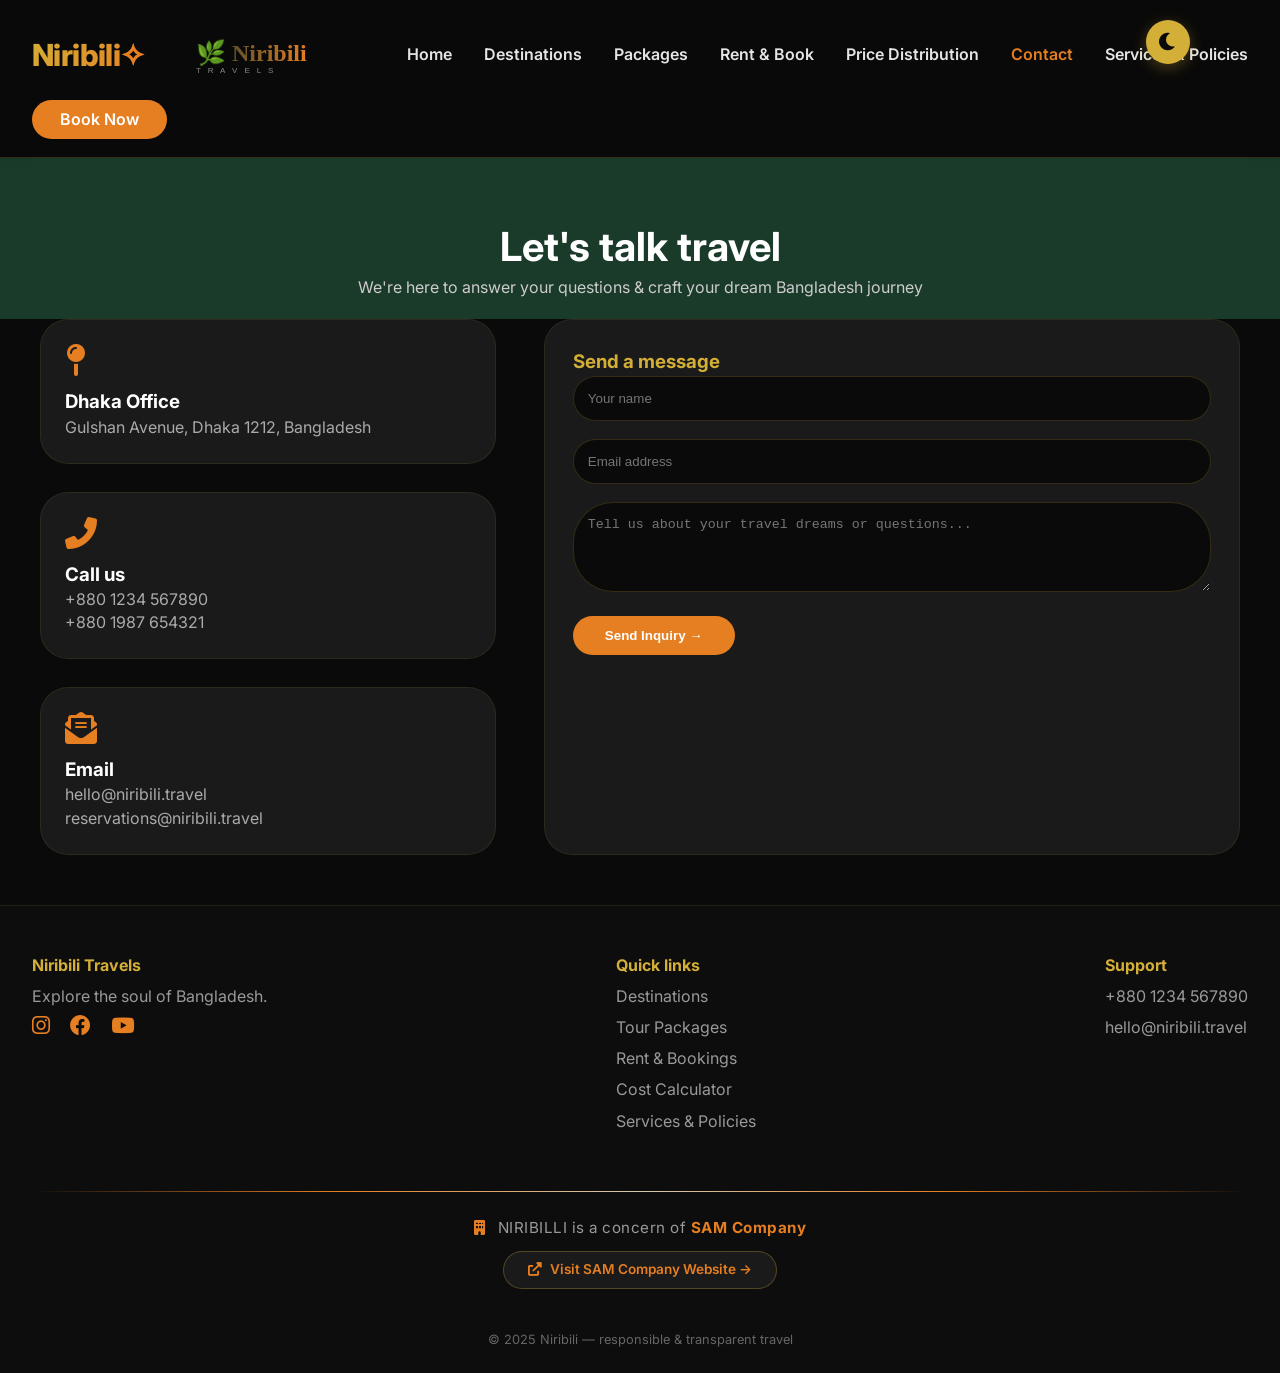
==== commit 98e4938f: "Add SVG logo with gradient text to contact page" ====
--- a/contact.html
+++ b/contact.html
@@ -14,6 +14,11 @@
   <nav class="navbar">
     <div class="nav-container">
       <div class="logo">Niribili<span>✧</span></div>
+      <svg class="logo-svg" width="160" height="50" viewBox="0 0 200 60">
+    <defs><linearGradient id="niribiliGrad" x1="0%" y1="0%" x2="100%" y2="0%"><stop offset="0%" style="stop-color:#1e3b2c;stop-opacity:1"/><stop offset="100%" style="stop-color:#e67e22;stop-opacity:1"/></linearGradient></defs>
+    <text x="0" y="38" font-family="'Playfair Display', serif" font-size="30" font-weight="800" fill="url(#niribiliGrad)">🌿 Niribili</text>
+    <text x="0" y="52" font-family="Arial, sans-serif" font-size="10" fill="#888" letter-spacing="3">T R A V E L S</text>
+</svg>
       <ul class="nav-links">
         <li><a href="index.html">Home</a></li>
         <li><a href="destinations.html">Destinations</a></li>
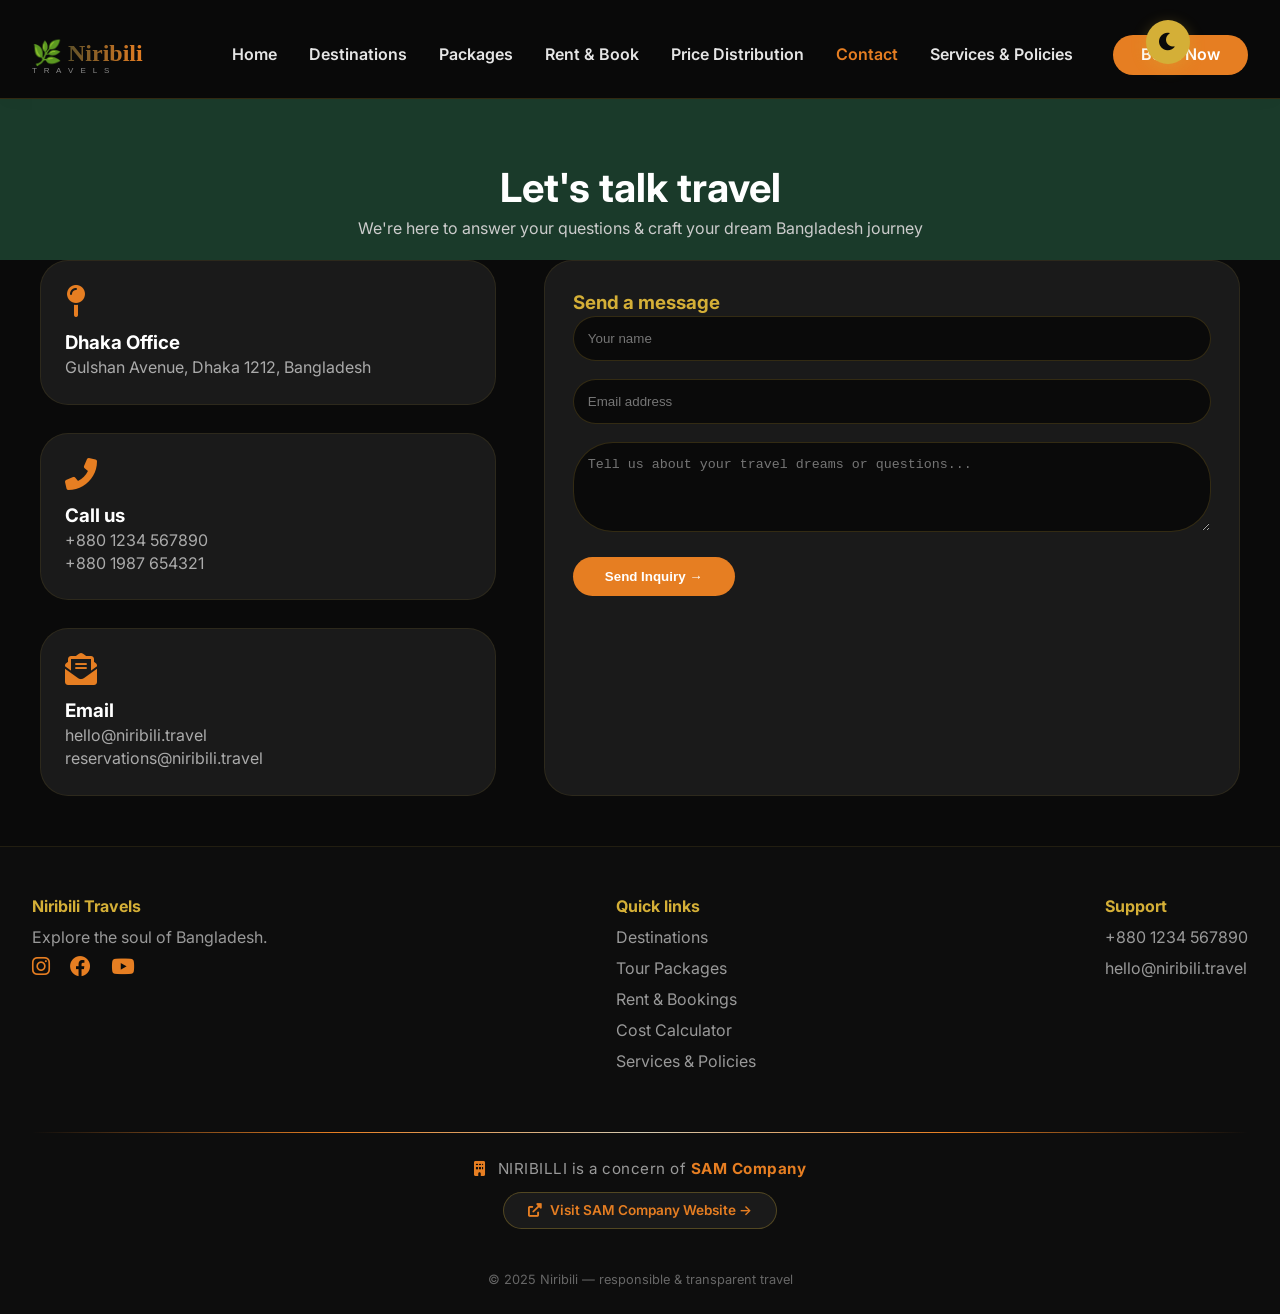
==== commit 1a417be0: "Update logo section in contact.html" ====
--- a/contact.html
+++ b/contact.html
@@ -13,7 +13,7 @@
 <body>
   <nav class="navbar">
     <div class="nav-container">
-      <div class="logo">Niribili<span>✧</span></div>
+     
       <svg class="logo-svg" width="160" height="50" viewBox="0 0 200 60">
     <defs><linearGradient id="niribiliGrad" x1="0%" y1="0%" x2="100%" y2="0%"><stop offset="0%" style="stop-color:#1e3b2c;stop-opacity:1"/><stop offset="100%" style="stop-color:#e67e22;stop-opacity:1"/></linearGradient></defs>
     <text x="0" y="38" font-family="'Playfair Display', serif" font-size="30" font-weight="800" fill="url(#niribiliGrad)">🌿 Niribili</text>
